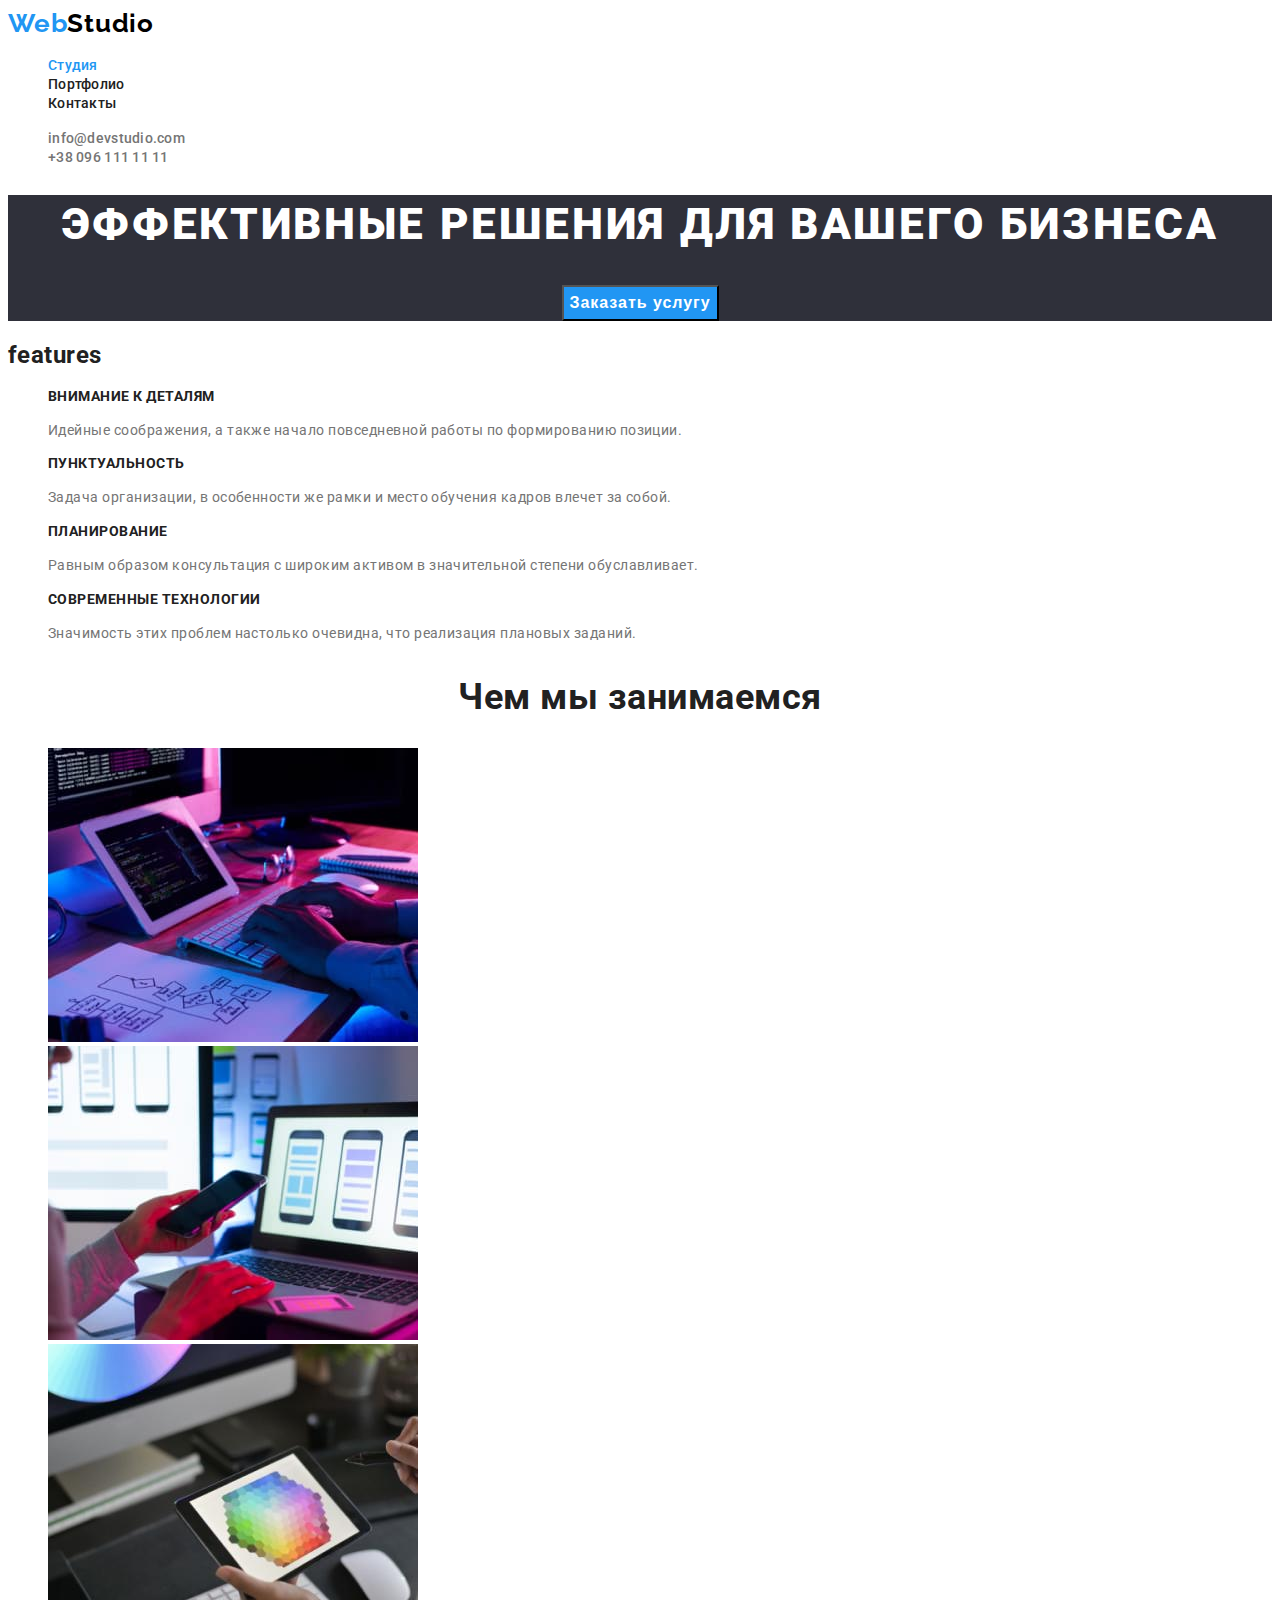
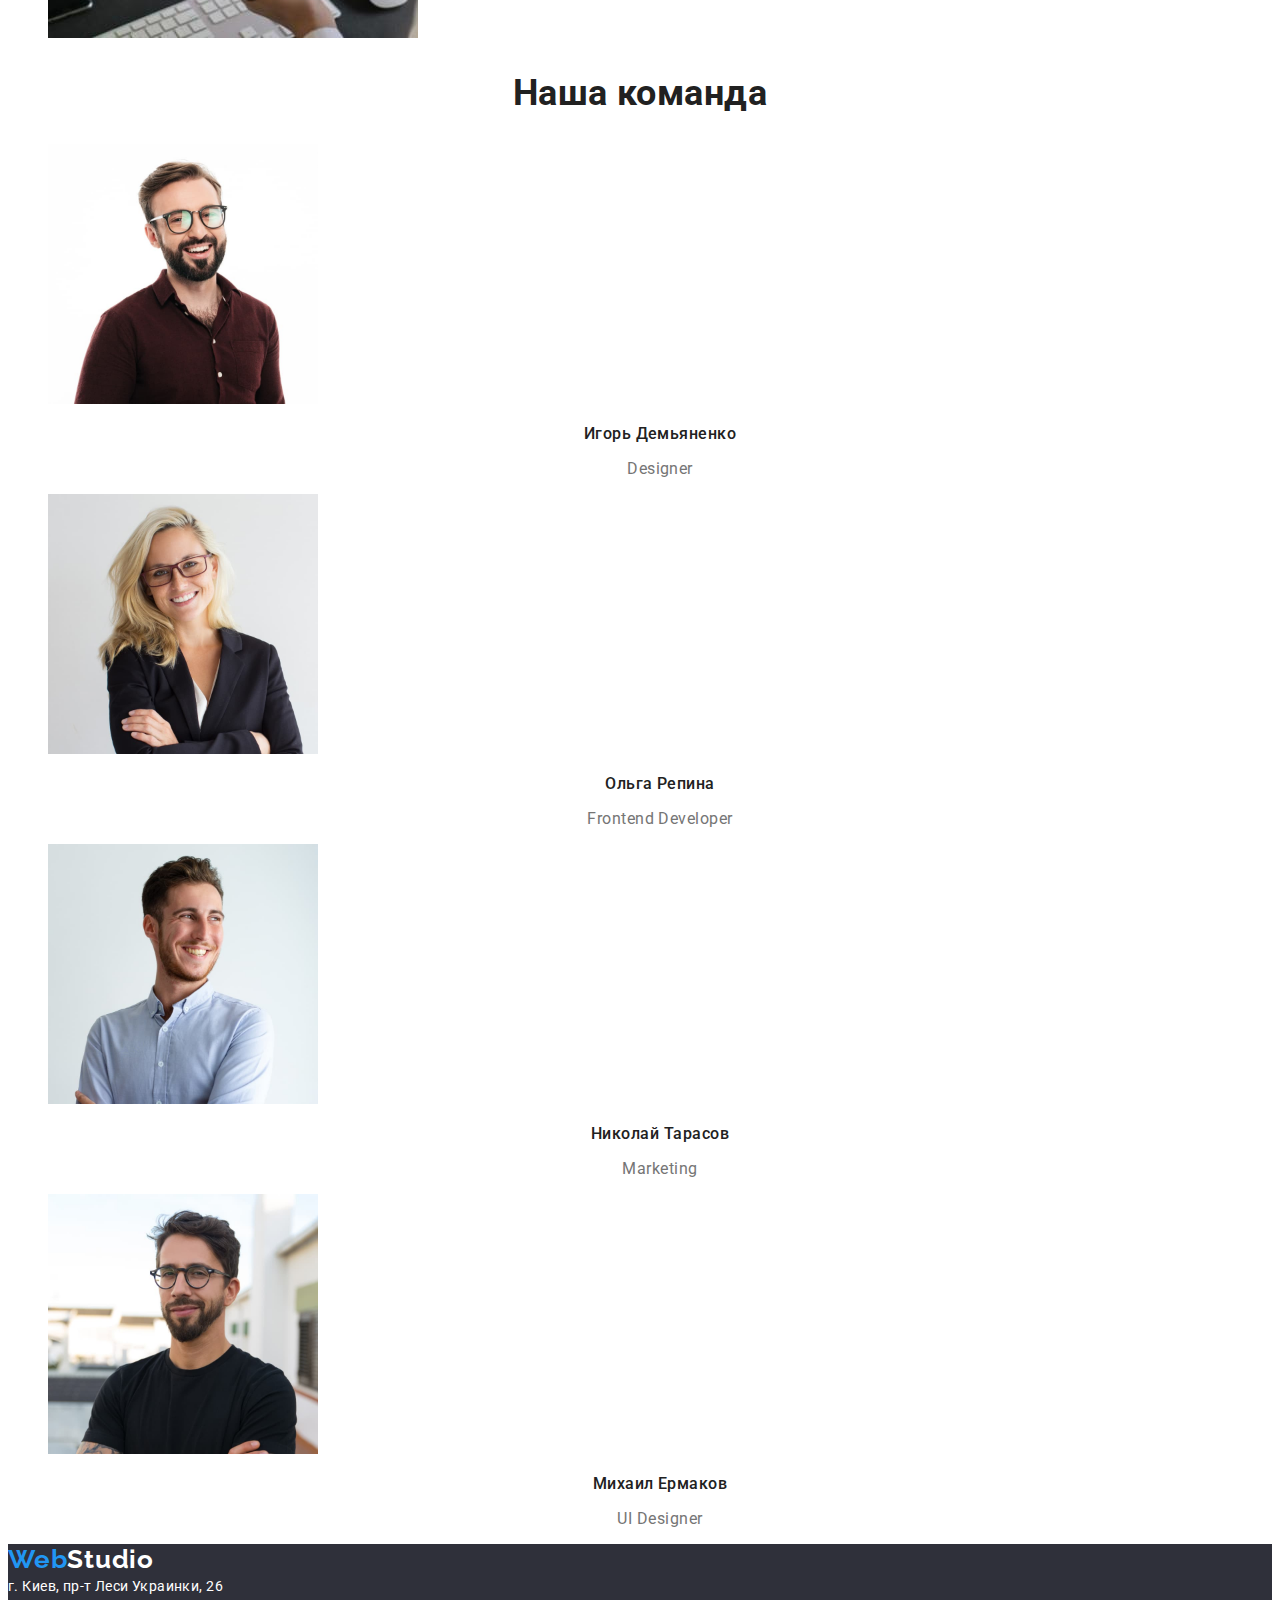
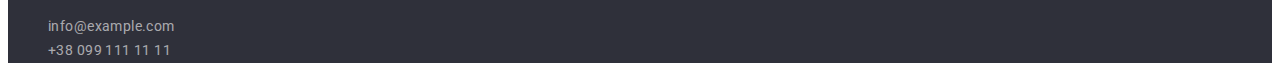
==== index.html @ 8f855640 "cloning HW2" ====
<!DOCTYPE html>
<html lang="ru">
  <head>
    <meta charset="UTF-8" />
    <meta http-equiv="X-UA-Compatible" content="IE=edge" />
    <meta name="viewport" content="width=device-width, initial-scale=1.0" />
    <title>Document</title>
    <link rel="preconnect" href="https://fonts.googleapis.com">
    <link rel="preconnect" href="https://fonts.gstatic.com" crossorigin>
    <link href="https://fonts.googleapis.com/css2?family=Raleway:wght@700&family=Roboto:wght@400;500;700;900&display=swap" rel="stylesheet">
    <link rel="stylesheet" href="./css/styles.css">
  </head>
  <body>
    <header>
      <a href="" class="logo style"><span class="logo-words">Web</span>Studio</a>
      <nav>
        <ul>
          <li class="list"><a href="./index.html" class="link style current">Студия</a></li>
          <li class="list"><a href="./portfolio.html" class="link style">Портфолио</a></li>
          <li class="list"><a href="" class="link style">Контакты</a></li>
        </ul>
      </nav>
      <ul>
        <li class="list"><a href="mailto:info@devstudio.com" class="contact style">info@devstudio.com</a></li>
        <li class="list"><a href="tel:+380961111111" class="contact style">+38 096 111 11 11</a></li>
      </ul>
    </header>
    <main>
      <section>
        <div class="box">
        <h1 class="hero">Эффективные решения для вашего бизнеса</h1>
        <button type="button" class="btn">Заказать услугу</button> 
        </div>
      </section>
      <section class="featch">
        <h2 class="features">features</h2>
        <ul>
          <li class="list">
            <h3 class="feature">Внимание к деталям</h3>
            <p class="description">Идейные соображения, а также начало повседневной работы по формированию позиции.</p>
          </li>
          <li class="list">
            <h3 class="feature">Пунктуальность</h3>
            <p class="description">
              Задача организации, в особенности же рамки и место обучения кадров влечет за собой.
            </p>
          </li>
          <li class="list">
            <h3 class="feature">Планирование</h3>
            <p class="description">
              Равным образом консультация с широким активом в значительной степени обуславливает.
            </p>
          </li>
          <li class="list">
            <h3 class="feature">Современные технологии</h3>
            <p class="description">Значимость этих проблем настолько очевидна, что реализация плановых заданий.</p>
          </li>
        </ul>
      </section>
      <section>
        <h2 class="work-title">Чем мы занимаемся</h2>
        <ul>
          <li class="list">
            <img
              src="./images/first-page.jpg"
              alt="programer working his desk office"
              width="370"
            />
          </li>
          <li class="list">
            <img src="./images/second-page.jpg" alt="creating art design by tublet" width="370" />
          </li>
          <li class="list">
            <img
              src="./images/third-page.jpg"
              alt="web ui designers are developing application smartphones team creators is working interface mobile phones"
              width="370"
            />
          </li>
        </ul>
      </section>
      <section>
        <h2 class="team">Наша команда</h2>
        <ul>
          <li class="list">
            <img src="./images/igor-demyanenko.jpg" alt="Игорь Демьяненко" width="270" />
            <h3 class="teammate">Игорь Демьяненко</h3>
            <p class="position">Designer</p>
          </li>
          <li class="list">
            <img src="./images/olga-repina.jpg" alt="Ольга Репина" width="270" />
            <h3 class="teammate">Ольга Репина</h3>
            <p class="position">Frontend Developer</p>
          </li>
          <li class="list">
            <img src="./images/nikolay-tarasov.jpg" alt="Николай Тарасов" width="270" />
            <h3 class="teammate">Николай Тарасов</h3>
            <p class="position">Marketing</p>
          </li>
          <li class="list">
            <img src="./images/mihail-ermakov.jpg" alt="Михаил Ермаков" width="270" />
            <h3 class="teammate">Михаил Ермаков</h3>
            <p class="position">UI Designer</p>
          </li>
        </ul>
      </section>
    </main>
    <footer>
      <a href="" class="footer-logo"><span class="logo-words">Web</span>Studio</a>
      <address>
            <span class="post-address">г. Киев, пр-т Леси Украинки, 26</span>
        <ul>        
            <li class="list">
             <a href="mailto:info@example.com" class="contact foot-contact">info@example.com</a>
          </li>
          <li class="list">
            <a href="tel:+380991111111" class="contact foot-contact">+38 099 111 11 11</a>
          </li>
        </ul>
      </address>
    </footer>
  </body>
</html>
---- css/styles.css ----
:root {
    --main-text-color: #212121;
    --second-text-color: #757575;
    /* --main-background-color: #E5E5E5; */
    --main-brand-color: #2196F3;
    --second-background-color: #2F303A;
}
/* main*/
body {
    font-family: 'Roboto', sans-serif;
    color: var(--main-text-color);
    text-decoration: none;
    letter-spacing: 0.03em;
}

/* header */
header {
    background-color: #FFFFFF;
}
.logo {
color: #000000;
font-family: 'Raleway';
font-weight: 700;
font-size: 26px;
line-height: 1.19;
letter-spacing: 0.03em;
}
.style {
    text-decoration: none;
}
.logo-words {
    color: var(--main-brand-color);
}
.link {
    color: var(--main-text-color);
    font-weight: 500;
    font-size: 14px;
    line-height: 1.14;
    letter-spacing: 0.02em;
}
.link:hover,
.link:focus,
.link:active {
    color: var(--main-brand-color);
}
a.current {
    color: var(--main-brand-color);
}


.contact {
    color: var(--second-text-color);
    font-weight: 500;
font-size: 14px;
line-height: 1.18;
letter-spacing: 0.02em;
}
.contact:hover {
    color: var(--main-brand-color);
}
.list {
list-style: none;
}

/* main portfolio */
main {
    background-color: var(--main-background-color);
}
button {
    color: var(--main-text-color);
    background-color: #F5F4FA;
    font-weight: 500;
    font-size: 16px;
    line-height: 1.62;
    text-align: center;
    letter-spacing: 0.03em;
}
button:hover,
button:focus {
    background-color: var(--main-brand-color);
    color: #FFFFFF;
    cursor: pointer;
}
.project {
    text-decoration: none;

}
.project-name {
    color: var(--main-text-color);
    font-weight: 700;
    font-size: 18px;
    line-height: 2;
    letter-spacing: 0.06em;
}

.project-type,
.position {
    color: var(--second-text-color);
    font-weight: 400;
    font-size: 16px;
    line-height: 1.87;
    letter-spacing: 0.03em;
    
}
/* main index */
.hero {
    color: #ffffff;
    font-weight: 900;
    font-size: 44px;
    line-height: 1.36;
    text-align: center;
    letter-spacing: 0.06em;
    text-transform: uppercase;
}
.box {
    background-color: var(--second-background-color);
    
}
.btn {
    background-color: var(--main-brand-color);
    color: #ffffff;
    font-weight: 700;
    font-size: 16px;
    line-height: 1.88;
    display: flex;
    align-items: center;
    text-align: center;
    letter-spacing: 0.06em;
    margin: 0 auto;
    
}
.btn:hover {
    background-color: #188CE8;
}
.feature {
    font-weight: 700;
font-size: 14px;
line-height: 1.14;
text-transform: uppercase;
}
.description {
    color: var(--second-text-color);
    font-weight: 400;
    font-size: 14px;
    line-height: 1.71;
}
.work-title,
.team {
    font-weight: 700;
    font-size: 36px;
    line-height: 1.17;
    text-align: center;
}
.teammate {
    font-weight: 500;
    font-size: 16px;
    line-height: 1.19;
    text-align: center;
}
.position {
    line-height: 1.19;
    text-align: center;
}
/* footer */
.footer-logo {
    color: #FFFFFF;
    font-family: 'Raleway', serif;
    font-weight: 700;
    font-size: 26px;
    line-height: 1.19;
    letter-spacing: 0.03em;
    text-decoration: none;
}
.post-address,
address a,
.foot-contact {
    color: #FFFFFF;
    font-weight: 400;
    font-size: 14px;
    line-height: 1.71;
    letter-spacing: 0.03em;
    text-decoration: none;
    font-style: normal;
}
footer .foot-contact {
    color: rgba(255, 255, 255, 0.6);

}
footer {
    background-color: var(--second-background-color);
}
.post-address,
.foot-contact {
    cursor: pointer
}
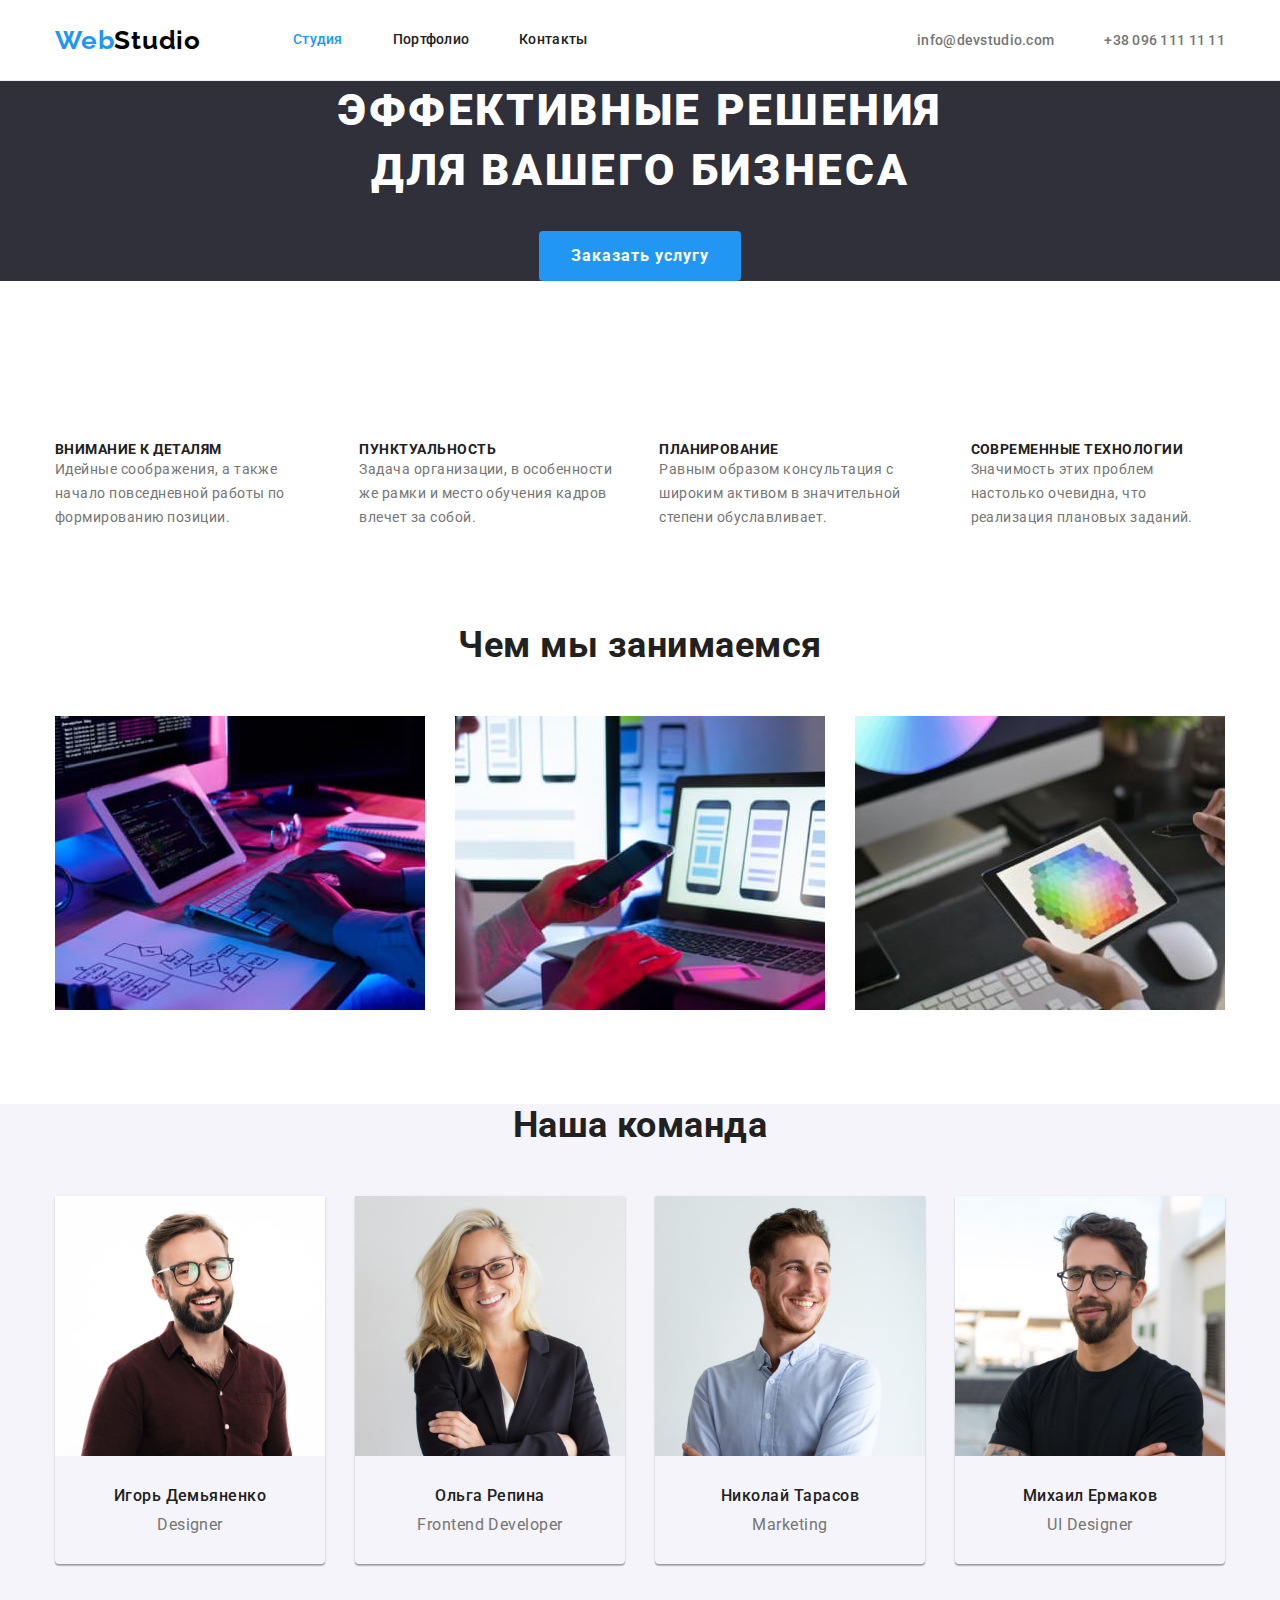
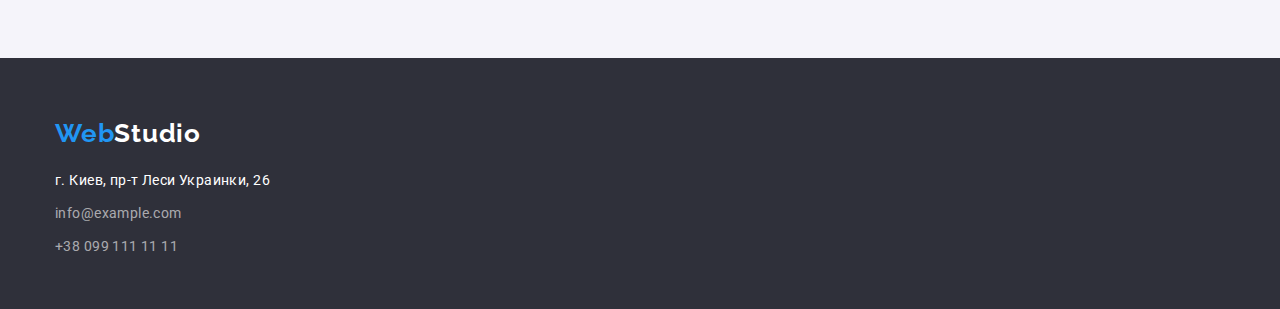
==== commit 7eddc7ad: "oll hw but problem whith border on portfolio" ====
--- a/index.html
+++ b/index.html
@@ -5,39 +5,54 @@
     <meta http-equiv="X-UA-Compatible" content="IE=edge" />
     <meta name="viewport" content="width=device-width, initial-scale=1.0" />
     <title>Document</title>
-    <link rel="preconnect" href="https://fonts.googleapis.com">
-    <link rel="preconnect" href="https://fonts.gstatic.com" crossorigin>
-    <link href="https://fonts.googleapis.com/css2?family=Raleway:wght@700&family=Roboto:wght@400;500;700;900&display=swap" rel="stylesheet">
-    <link rel="stylesheet" href="./css/styles.css">
+    <link
+      rel="stylesheet"
+      href="https://cdnjs.cloudflare.com/ajax/libs/modern-normalize/1.1.0/modern-normalize.min.css"
+    />
+    <link rel="preconnect" href="https://fonts.googleapis.com" />
+    <link rel="preconnect" href="https://fonts.gstatic.com" crossorigin />
+    <link
+      href="https://fonts.googleapis.com/css2?family=Raleway:wght@700&family=Roboto:wght@400;500;700;900&display=swap"
+      rel="stylesheet"
+    />
+    <link rel="stylesheet" href="./css/styles.css" />
   </head>
   <body>
     <header>
-      <a href="" class="logo style"><span class="logo-words">Web</span>Studio</a>
-      <nav>
-        <ul>
-          <li class="list"><a href="./index.html" class="link style current">Студия</a></li>
-          <li class="list"><a href="./portfolio.html" class="link style">Портфолио</a></li>
-          <li class="list"><a href="" class="link style">Контакты</a></li>
+      <div class="container">
+        <a href="" class="logo style"><span class="logo-words">Web</span>Studio</a>
+        <nav>
+          <ul class="navigation">
+            <li class="list"><a href="./index.html" class="link style current">Студия</a></li>
+            <li class="list"><a href="./portfolio.html" class="link style">Портфолио</a></li>
+            <li class="list"><a href="" class="link style">Контакты</a></li>
+          </ul>
+        </nav>
+        <ul class="contacts-list">
+          <li class="list">
+            <a href="mailto:info@devstudio.com" class="contact style">info@devstudio.com</a>
+          </li>
+          <li class="list">
+            <a href="tel:+380961111111" class="contact style">+38 096 111 11 11</a>
+          </li>
         </ul>
-      </nav>
-      <ul>
-        <li class="list"><a href="mailto:info@devstudio.com" class="contact style">info@devstudio.com</a></li>
-        <li class="list"><a href="tel:+380961111111" class="contact style">+38 096 111 11 11</a></li>
-      </ul>
+      </div>
     </header>
     <main>
-      <section>
+      <section class="hero-section">
         <div class="box">
-        <h1 class="hero">Эффективные решения для вашего бизнеса</h1>
-        <button type="button" class="btn">Заказать услугу</button> 
+          <h1 class="hero">Эффективные решения для вашего бизнеса</h1>
+          <button type="button" class="btn">Заказать услугу</button>
         </div>
       </section>
-      <section class="featch">
-        <h2 class="features">features</h2>
-        <ul>
+      <section class="features">
+        <h2>features</h2>
+        <ul class="container features-list">
           <li class="list">
             <h3 class="feature">Внимание к деталям</h3>
-            <p class="description">Идейные соображения, а также начало повседневной работы по формированию позиции.</p>
+            <p class="description">
+              Идейные соображения, а также начало повседневной работы по формированию позиции.
+            </p>
           </li>
           <li class="list">
             <h3 class="feature">Пунктуальность</h3>
@@ -53,71 +68,79 @@
           </li>
           <li class="list">
             <h3 class="feature">Современные технологии</h3>
-            <p class="description">Значимость этих проблем настолько очевидна, что реализация плановых заданий.</p>
+            <p class="description">
+              Значимость этих проблем настолько очевидна, что реализация плановых заданий.
+            </p>
           </li>
         </ul>
       </section>
-      <section>
+      <section class="work-sect">
         <h2 class="work-title">Чем мы занимаемся</h2>
-        <ul>
-          <li class="list">
-            <img
-              src="./images/first-page.jpg"
-              alt="programer working his desk office"
-              width="370"
-            />
-          </li>
-          <li class="list">
-            <img src="./images/second-page.jpg" alt="creating art design by tublet" width="370" />
-          </li>
-          <li class="list">
-            <img
-              src="./images/third-page.jpg"
-              alt="web ui designers are developing application smartphones team creators is working interface mobile phones"
-              width="370"
-            />
-          </li>
-        </ul>
+        <div class="container">
+          <ul class="work-title-list">
+            <li class="list">
+              <img
+                src="./images/first-page.jpg"
+                alt="programer working his desk office"
+                width="370"
+              />
+            </li>
+            <li class="list">
+              <img src="./images/second-page.jpg" alt="creating art design by tublet" width="370" />
+            </li>
+            <li class="list">
+              <img
+                src="./images/third-page.jpg"
+                alt="web ui designers are developing application smartphones team creators is working interface mobile phones"
+                width="370"
+              />
+            </li>
+          </ul>
+        </div>
       </section>
-      <section>
-        <h2 class="team">Наша команда</h2>
-        <ul>
-          <li class="list">
-            <img src="./images/igor-demyanenko.jpg" alt="Игорь Демьяненко" width="270" />
-            <h3 class="teammate">Игорь Демьяненко</h3>
-            <p class="position">Designer</p>
-          </li>
-          <li class="list">
-            <img src="./images/olga-repina.jpg" alt="Ольга Репина" width="270" />
-            <h3 class="teammate">Ольга Репина</h3>
-            <p class="position">Frontend Developer</p>
-          </li>
-          <li class="list">
-            <img src="./images/nikolay-tarasov.jpg" alt="Николай Тарасов" width="270" />
-            <h3 class="teammate">Николай Тарасов</h3>
-            <p class="position">Marketing</p>
-          </li>
-          <li class="list">
-            <img src="./images/mihail-ermakov.jpg" alt="Михаил Ермаков" width="270" />
-            <h3 class="teammate">Михаил Ермаков</h3>
-            <p class="position">UI Designer</p>
-          </li>
-        </ul>
+      <section class="team-sect">
+        <h2 class="team-title">Наша команда</h2>
+        <div class="container">
+          <ul class="team-list">
+            <li class="list">
+              <img src="./images/igor-demyanenko.jpg" alt="Игорь Демьяненко" width="270" />
+              <h3 class="teammate">Игорь Демьяненко</h3>
+              <p class="position">Designer</p>
+            </li>
+            <li class="list">
+              <img src="./images/olga-repina.jpg" alt="Ольга Репина" width="270" />
+              <h3 class="teammate">Ольга Репина</h3>
+              <p class="position">Frontend Developer</p>
+            </li>
+            <li class="list">
+              <img src="./images/nikolay-tarasov.jpg" alt="Николай Тарасов" width="270" />
+              <h3 class="teammate">Николай Тарасов</h3>
+              <p class="position">Marketing</p>
+            </li>
+            <li class="list">
+              <img src="./images/mihail-ermakov.jpg" alt="Михаил Ермаков" width="270" />
+              <h3 class="teammate">Михаил Ермаков</h3>
+              <p class="position">UI Designer</p>
+            </li>
+          </ul>
+        </div>
       </section>
     </main>
     <footer>
-      <a href="" class="footer-logo"><span class="logo-words">Web</span>Studio</a>
-      <address>
-            <span class="post-address">г. Киев, пр-т Леси Украинки, 26</span>
-        <ul>        
+      <div class="container">
+        <a href="" class="footer-logo"><span class="logo-words">Web</span>Studio</a>
+        <address>
+          <span class="post-address">г. Киев, пр-т Леси Украинки, 26</span>
+          <ul class="footer-contact-list">
             <li class="list">
-             <a href="mailto:info@example.com" class="contact foot-contact">info@example.com</a>
-          </li>
-          <li class="list">
-            <a href="tel:+380991111111" class="contact foot-contact">+38 099 111 11 11</a>
-          </li>
-        </ul>
-      </address>
+              <a href="mailto:info@example.com" class="contact foot-contact">info@example.com</a>
+            </li>
+            <li class="list">
+              <a href="tel:+380991111111" class="contact foot-contact tel">+38 099 111 11 11</a>
+            </li>
+          </ul>
+        </address>
+      </div>
     </footer>
   </body>
 </html>
--- a/css/styles.css
+++ b/css/styles.css
@@ -1,195 +1,378 @@
 :root {
-    --main-text-color: #212121;
-    --second-text-color: #757575;
-    /* --main-background-color: #E5E5E5; */
-    --main-brand-color: #2196F3;
-    --second-background-color: #2F303A;
-}
+  --main-text-color: #212121;
+  --second-text-color: #757575;
+  /* --main-background-color: #E5E5E5; */
+  --main-brand-color: #2196f3;
+  --second-background-color: #2f303a;
+}
+h1,
+h2,
+h3,
+h4,
+h5,
+h6,
+p,
+ul,
+li {
+  margin: 0;
+  padding: 0;
+}
+
 /* main*/
 body {
-    font-family: 'Roboto', sans-serif;
-    color: var(--main-text-color);
-    text-decoration: none;
-    letter-spacing: 0.03em;
-}
-
+  font-family: 'Roboto', sans-serif;
+  color: var(--main-text-color);
+  text-decoration: none;
+  letter-spacing: 0.03em;
+}
+.container {
+  display: flex;
+  width: 1200px;
+  padding-left: 15px;
+  padding-right: 15px;
+  margin-left: auto;
+  margin-right: auto;
+}
 /* header */
+
+header .container {
+  align-items: center;
+}
+
+.navigation {
+  display: flex;
+}
 header {
-    background-color: #FFFFFF;
+  border-bottom: 1px solid #ececec;
+  background-color: #ffffff;
 }
 .logo {
-color: #000000;
-font-family: 'Raleway';
-font-weight: 700;
-font-size: 26px;
-line-height: 1.19;
-letter-spacing: 0.03em;
+  display: inline-block;
+  width: 145px;
+  margin-right: 93px;
+  color: #000000;
+  font-family: 'Raleway';
+  font-weight: 700;
+  font-size: 26px;
+  line-height: 1.19;
+  letter-spacing: 0.03em;
 }
 .style {
-    text-decoration: none;
+  text-decoration: none;
 }
 .logo-words {
-    color: var(--main-brand-color);
+  color: var(--main-brand-color);
+}
+.navigation .list:not(:last-child) {
+  margin-right: 50px;
 }
 .link {
-    color: var(--main-text-color);
-    font-weight: 500;
-    font-size: 14px;
-    line-height: 1.14;
-    letter-spacing: 0.02em;
+  display: block;
+  padding-top: 32px;
+  padding-bottom: 32px;
+  color: var(--main-text-color);
+  font-weight: 500;
+  font-size: 14px;
+  line-height: 1.14;
+  letter-spacing: 0.02em;
 }
 .link:hover,
 .link:focus,
 .link:active {
-    color: var(--main-brand-color);
+  color: var(--main-brand-color);
 }
 a.current {
-    color: var(--main-brand-color);
-}
-
-
+  color: var(--main-brand-color);
+}
+
+.contacts-list {
+  display: flex;
+  margin-left: auto;
+}
+.contacts-list .list:not(:last-child) {
+  margin-right: 50px;
+}
 .contact {
-    color: var(--second-text-color);
-    font-weight: 500;
-font-size: 14px;
-line-height: 1.18;
-letter-spacing: 0.02em;
+  color: var(--second-text-color);
+  font-weight: 500;
+  font-size: 14px;
+  line-height: 1.18;
+  letter-spacing: 0.02em;
 }
 .contact:hover {
-    color: var(--main-brand-color);
+  color: var(--main-brand-color);
 }
 .list {
-list-style: none;
+  list-style: none;
 }
 
 /* main portfolio */
 main {
-    background-color: var(--main-background-color);
+  background-color: var(--main-background-color);
+}
+.visually-hidden {
+  position: absolute;
+  width: 1px;
+  height: 1px;
+  margin: -1px;
+  border: 0;
+  padding: 0;
+
+  white-space: nowrap;
+  clip-path: inset(100%);
+  clip: rect(0 0 0 0);
+  overflow: hidden;
+}
+.portfolio-list {
+  display: flex;
+  padding-top: 94px;
+  margin-left: auto;
+  margin-right: auto;
+}
+.portfolio-list .list {
+  justify-content: center;
+}
+.portfolio-list .list:not(:last-child) {
+  margin-right: 8px;
+}
+
+.project-list {
+  display: flex;
+  flex-wrap: wrap;
+  padding-top: 34px;
+}
+h1 .container {
+  width: 1164px;
+}
+
+.project-list .list {
+  margin-right: 30px;
+  margin-bottom: 30px;
+  border: 1px solid #eeeeee;
+}
+.project-list .list:nth-child(3n) {
+  margin-right: 0;
+}
+.project-list .list:nth-last-child(-n + 3) {
+  margin-bottom: 0;
 }
 button {
-    color: var(--main-text-color);
-    background-color: #F5F4FA;
-    font-weight: 500;
-    font-size: 16px;
-    line-height: 1.62;
-    text-align: center;
-    letter-spacing: 0.03em;
+  border: 0;
+  padding: 6px 22px;
+  border-radius: 4px;
+  color: var(--main-text-color);
+  background-color: #f5f4fa;
+  font-weight: 500;
+  font-size: 16px;
+  line-height: 1.62;
+  text-align: center;
+  letter-spacing: 0.03em;
 }
 button:hover,
 button:focus {
-    background-color: var(--main-brand-color);
-    color: #FFFFFF;
-    cursor: pointer;
+  background-color: var(--main-brand-color);
+  color: #ffffff;
+  cursor: pointer;
 }
 .project {
-    text-decoration: none;
-
+  display: block;
+  text-decoration: none;
+}
+img {
+  display: block;
+}
+.project img {
+  margin-bottom: 20px;
 }
 .project-name {
-    color: var(--main-text-color);
-    font-weight: 700;
-    font-size: 18px;
-    line-height: 2;
-    letter-spacing: 0.06em;
+  display: block;
+  margin-left: 24px;
+  margin-right: 24px;
+  margin-bottom: 4px;
+  color: var(--main-text-color);
+  font-weight: 700;
+  font-size: 18px;
+  line-height: 2;
+  letter-spacing: 0.06em;
+}
+.project-type {
+  display: block;
+  margin-left: 24px;
+  margin-right: 24px;
+  margin-bottom: 20px;
 }
 
 .project-type,
 .position {
-    color: var(--second-text-color);
-    font-weight: 400;
-    font-size: 16px;
-    line-height: 1.87;
-    letter-spacing: 0.03em;
-    
+  color: var(--second-text-color);
+  font-weight: 400;
+  font-size: 16px;
+  line-height: 1.87;
+  letter-spacing: 0.03em;
 }
 /* main index */
+
 .hero {
-    color: #ffffff;
-    font-weight: 900;
-    font-size: 44px;
-    line-height: 1.36;
-    text-align: center;
-    letter-spacing: 0.06em;
-    text-transform: uppercase;
+  margin-left: auto;
+  margin-right: auto;
+  margin-bottom: 30px;
+
+  width: 696px;
+  align-items: center;
+  color: #ffffff;
+
+  font-weight: 900;
+  font-size: 44px;
+  line-height: 1.36;
+
+  letter-spacing: 0.06em;
+  text-transform: uppercase;
 }
 .box {
-    background-color: var(--second-background-color);
-    
+  text-align: center;
+  margin-bottom: 40px;
+  background-color: var(--second-background-color);
 }
 .btn {
-    background-color: var(--main-brand-color);
-    color: #ffffff;
-    font-weight: 700;
-    font-size: 16px;
-    line-height: 1.88;
-    display: flex;
-    align-items: center;
-    text-align: center;
-    letter-spacing: 0.06em;
-    margin: 0 auto;
-    
+  border-radius: 4px;
+  padding: 10px 32px;
+  margin-left: auto;
+  margin-right: auto;
+  background-color: var(--main-brand-color);
+  color: #ffffff;
+  font-weight: 700;
+  font-size: 16px;
+  line-height: 1.88;
+  display: flex;
+  align-items: center;
+
+  letter-spacing: 0.06em;
 }
 .btn:hover {
-    background-color: #188CE8;
+  background-color: #188ce8;
+}
+.features h2 {
+  color: transparent;
+}
+.features {
+  margin-bottom: 94px;
+}
+.features-list {
+  display: flex;
+  justify-content: space-between;
+  padding-top: 94px;
+}
+
+.features-list .list {
+  width: calc((100%-3 * 30px) / 4);
+}
+.features-list .list:not(:last-child) {
+  margin-right: 30px;
 }
 .feature {
-    font-weight: 700;
-font-size: 14px;
-line-height: 1.14;
-text-transform: uppercase;
+  font-weight: 700;
+  font-size: 14px;
+  line-height: 1.14;
+  text-transform: uppercase;
 }
 .description {
-    color: var(--second-text-color);
-    font-weight: 400;
-    font-size: 14px;
-    line-height: 1.71;
+  color: var(--second-text-color);
+  font-weight: 400;
+  font-size: 14px;
+  line-height: 1.71;
+}
+.work-sect {
+  margin-bottom: 94px;
+}
+.work-title {
+  margin-bottom: 50px;
+}
+.work-title-list {
+  display: flex;
+}
+.work-title-list .list:not(:last-child) {
+  margin-right: 30px;
+}
+.team-sect {
+  padding-bottom: 94px;
+  background-color: #f5f4fa;
+}
+.team-title {
+  margin-bottom: 50px;
 }
 .work-title,
-.team {
-    font-weight: 700;
-    font-size: 36px;
-    line-height: 1.17;
-    text-align: center;
+.team-title {
+  font-weight: 700;
+  font-size: 36px;
+  line-height: 1.17;
+  text-align: center;
+}
+.team-list {
+  display: flex;
+}
+
+.team-list .list:not(:last-child) {
+  margin-right: 30px;
+}
+.team-list .list {
+  box-shadow: 0px 1px 3px rgba(0, 0, 0, 0.12), 0px 1px 1px rgba(0, 0, 0, 0.14),
+    0px 2px 1px rgba(0, 0, 0, 0.2);
+  border-radius: 0px 0px 4px 4px;
+}
+.team-list img {
+  margin-bottom: 30px;
 }
 .teammate {
-    font-weight: 500;
-    font-size: 16px;
-    line-height: 1.19;
-    text-align: center;
+  margin-bottom: 10px;
+  font-weight: 500;
+  font-size: 16px;
+  line-height: 1.19;
+  text-align: center;
 }
 .position {
-    line-height: 1.19;
-    text-align: center;
+  margin-bottom: 30px;
+  line-height: 1.19;
+  text-align: center;
 }
 /* footer */
+footer .container {
+  flex-direction: column;
+}
 .footer-logo {
-    color: #FFFFFF;
-    font-family: 'Raleway', serif;
-    font-weight: 700;
-    font-size: 26px;
-    line-height: 1.19;
-    letter-spacing: 0.03em;
-    text-decoration: none;
+  display: inline-block;
+  margin-top: 60px;
+  margin-bottom: 20px;
+  color: #ffffff;
+  font-family: 'Raleway', serif;
+  font-weight: 700;
+  font-size: 26px;
+  line-height: 1.19;
+  letter-spacing: 0.03em;
+  text-decoration: none;
 }
 .post-address,
 address a,
 .foot-contact {
-    color: #FFFFFF;
-    font-weight: 400;
-    font-size: 14px;
-    line-height: 1.71;
-    letter-spacing: 0.03em;
-    text-decoration: none;
-    font-style: normal;
+  color: #ffffff;
+  font-weight: 400;
+  font-size: 14px;
+  line-height: 1.71;
+  letter-spacing: 0.03em;
+  text-decoration: none;
+  font-style: normal;
 }
 footer .foot-contact {
-    color: rgba(255, 255, 255, 0.6);
-
+  color: rgba(255, 255, 255, 0.6);
 }
 footer {
-    background-color: var(--second-background-color);
+  background-color: var(--second-background-color);
 }
 .post-address,
 .foot-contact {
-    cursor: pointer
-}+  display: block;
+  margin-bottom: 9px;
+  cursor: pointer;
+}
+.contact.foot-contact.tel {
+  margin-bottom: 50px;
+}
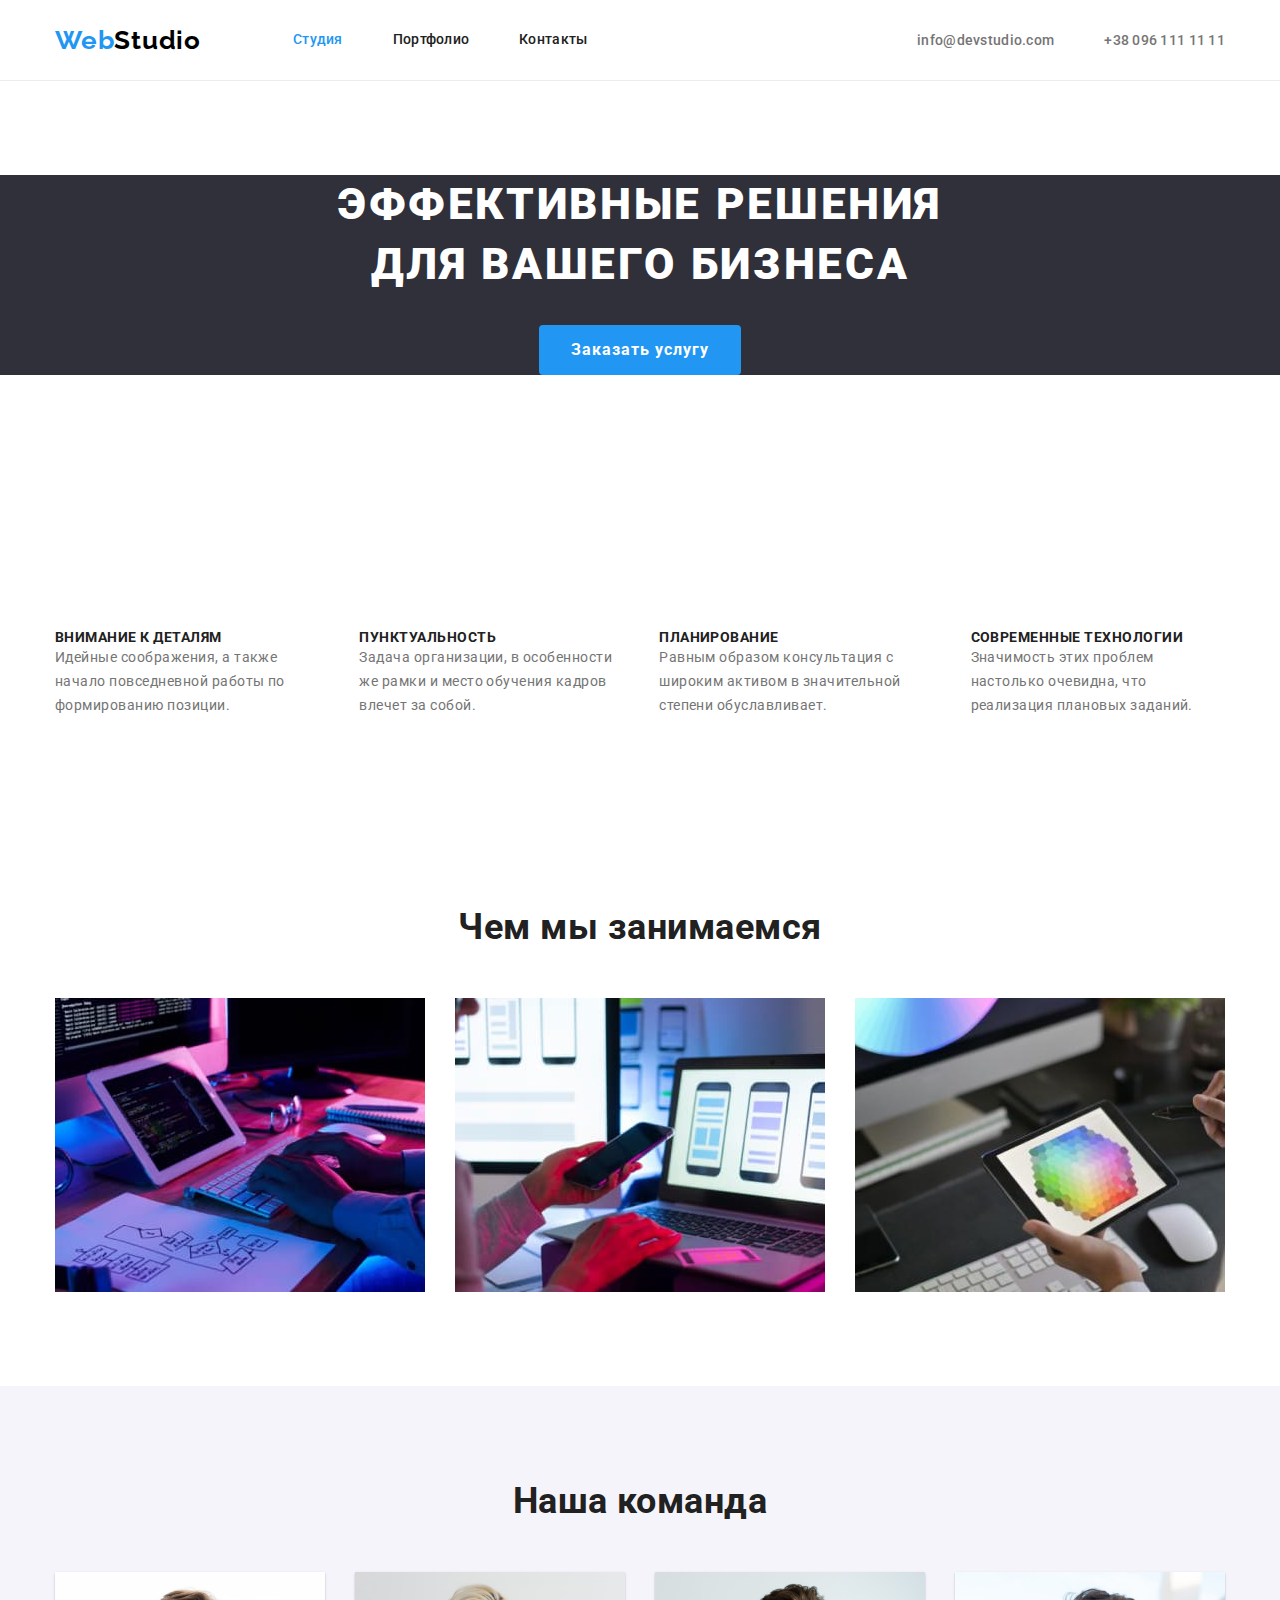
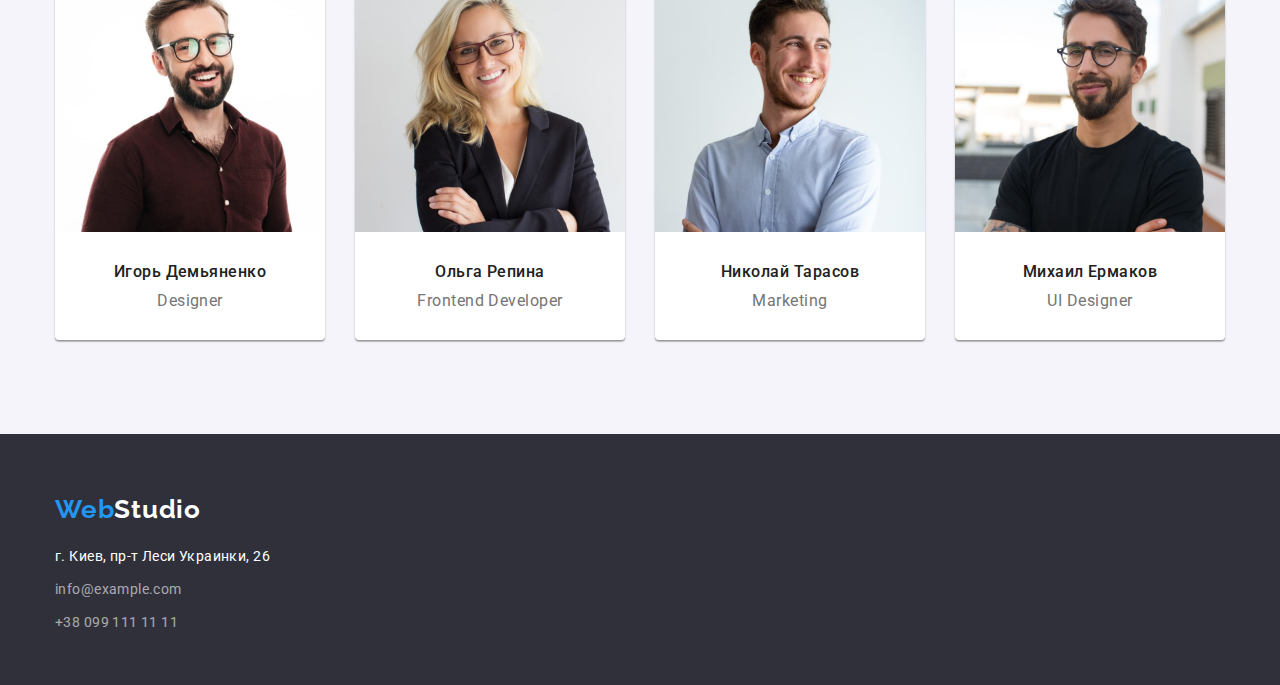
==== commit dc30cb9a: "full homework3" ====
--- a/index.html
+++ b/index.html
@@ -39,13 +39,13 @@
       </div>
     </header>
     <main>
-      <section class="hero-section">
+      <section class="section hero-section">
         <div class="box">
           <h1 class="hero">Эффективные решения для вашего бизнеса</h1>
           <button type="button" class="btn">Заказать услугу</button>
         </div>
       </section>
-      <section class="features">
+      <section class="section features">
         <h2>features</h2>
         <ul class="container features-list">
           <li class="list">
@@ -74,7 +74,7 @@
           </li>
         </ul>
       </section>
-      <section class="work-sect">
+      <section class="section work-sect">
         <h2 class="work-title">Чем мы занимаемся</h2>
         <div class="container">
           <ul class="work-title-list">
@@ -98,7 +98,7 @@
           </ul>
         </div>
       </section>
-      <section class="team-sect">
+      <section class="section team-sect">
         <h2 class="team-title">Наша команда</h2>
         <div class="container">
           <ul class="team-list">
--- a/css/styles.css
+++ b/css/styles.css
@@ -33,6 +33,10 @@
   margin-left: auto;
   margin-right: auto;
 }
+.section {
+  padding-top: 94px;
+  padding-bottom: 94px;
+}
 /* header */
 
 header .container {
@@ -123,9 +127,9 @@
   clip: rect(0 0 0 0);
   overflow: hidden;
 }
+
 .portfolio-list {
   display: flex;
-  padding-top: 94px;
   margin-left: auto;
   margin-right: auto;
 }
@@ -148,7 +152,10 @@
 .project-list .list {
   margin-right: 30px;
   margin-bottom: 30px;
+}
+.project-discription {
   border: 1px solid #eeeeee;
+  padding-top: 20px;
 }
 .project-list .list:nth-child(3n) {
   margin-right: 0;
@@ -181,9 +188,9 @@
 img {
   display: block;
 }
-.project img {
-  margin-bottom: 20px;
-}
+/* .project img {
+  margin-bottom: 20px; */
+
 .project-name {
   display: block;
   margin-left: 24px;
@@ -254,13 +261,10 @@
 .features h2 {
   color: transparent;
 }
-.features {
-  margin-bottom: 94px;
-}
+
 .features-list {
   display: flex;
   justify-content: space-between;
-  padding-top: 94px;
 }
 
 .features-list .list {
@@ -281,9 +285,7 @@
   font-size: 14px;
   line-height: 1.71;
 }
-.work-sect {
-  margin-bottom: 94px;
-}
+
 .work-title {
   margin-bottom: 50px;
 }
@@ -294,7 +296,6 @@
   margin-right: 30px;
 }
 .team-sect {
-  padding-bottom: 94px;
   background-color: #f5f4fa;
 }
 .team-title {
@@ -315,6 +316,7 @@
   margin-right: 30px;
 }
 .team-list .list {
+  background-color: #ffffff;
   box-shadow: 0px 1px 3px rgba(0, 0, 0, 0.12), 0px 1px 1px rgba(0, 0, 0, 0.14),
     0px 2px 1px rgba(0, 0, 0, 0.2);
   border-radius: 0px 0px 4px 4px;
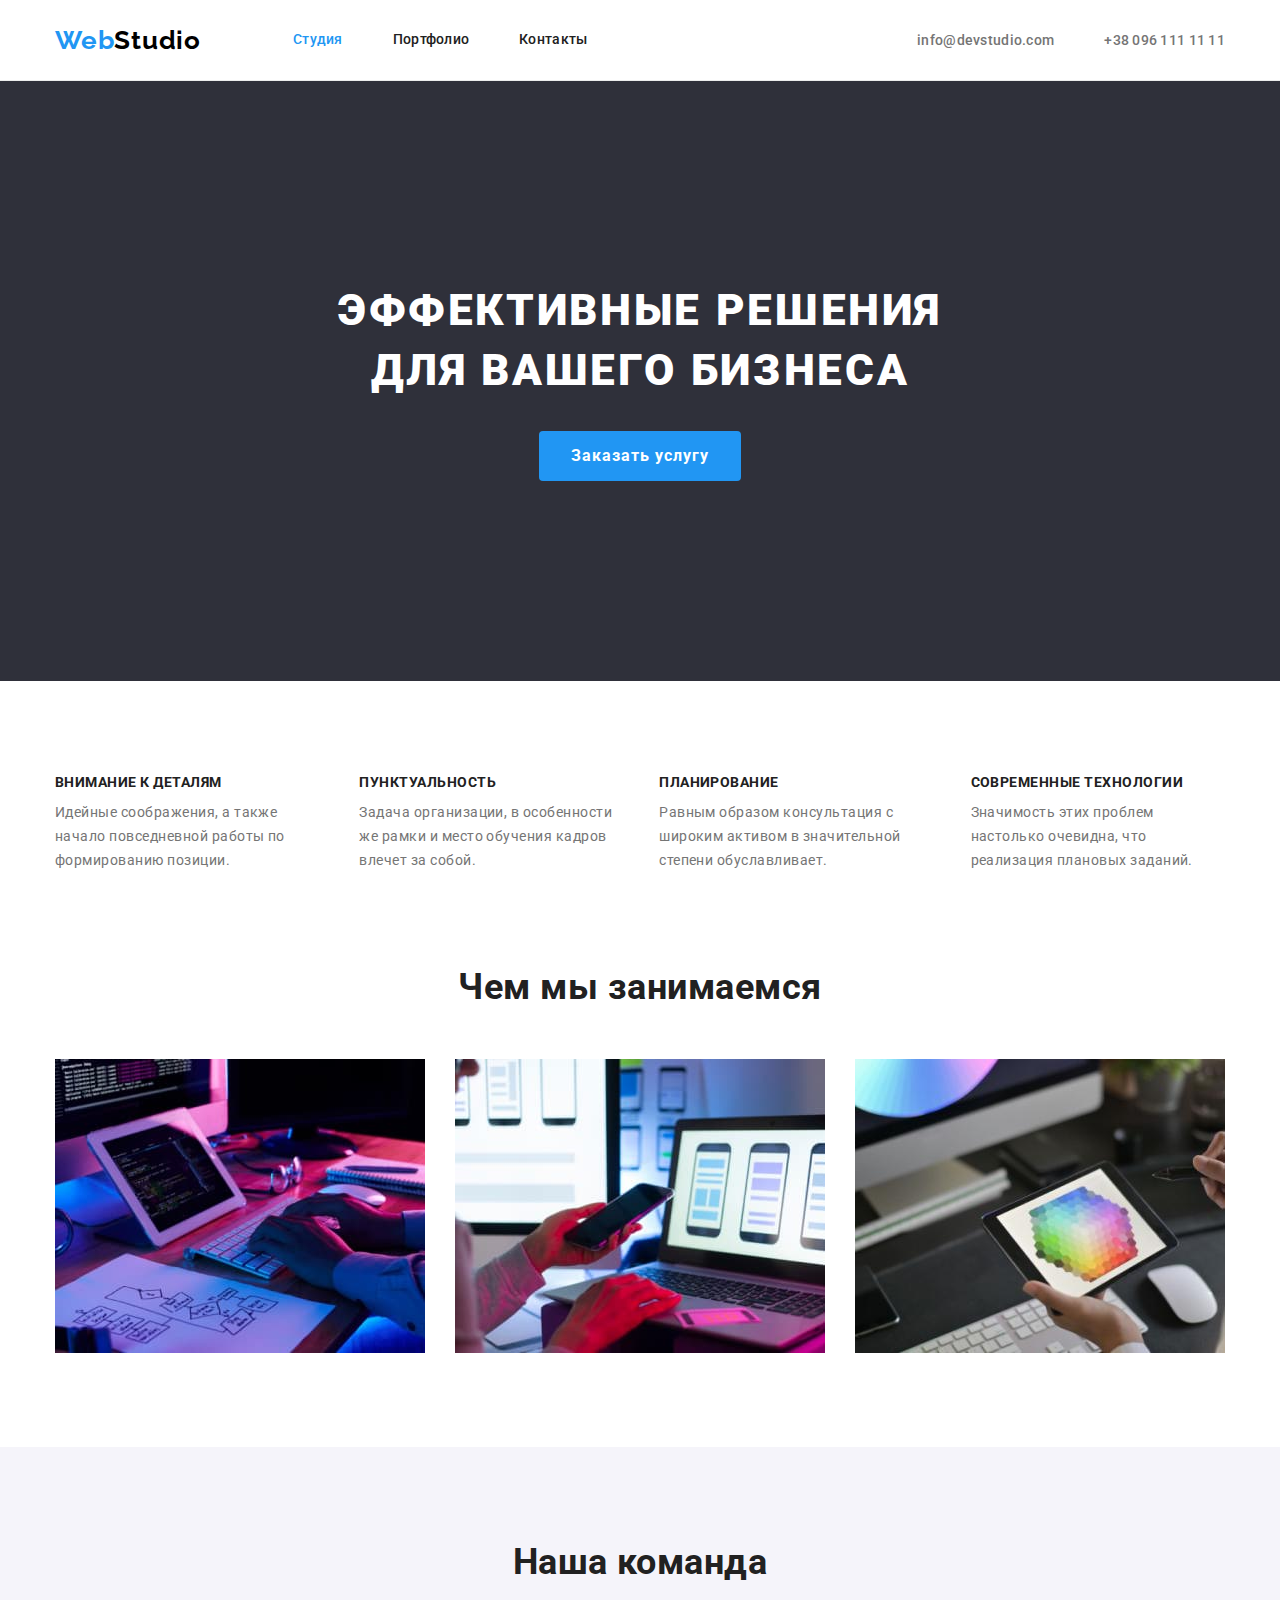
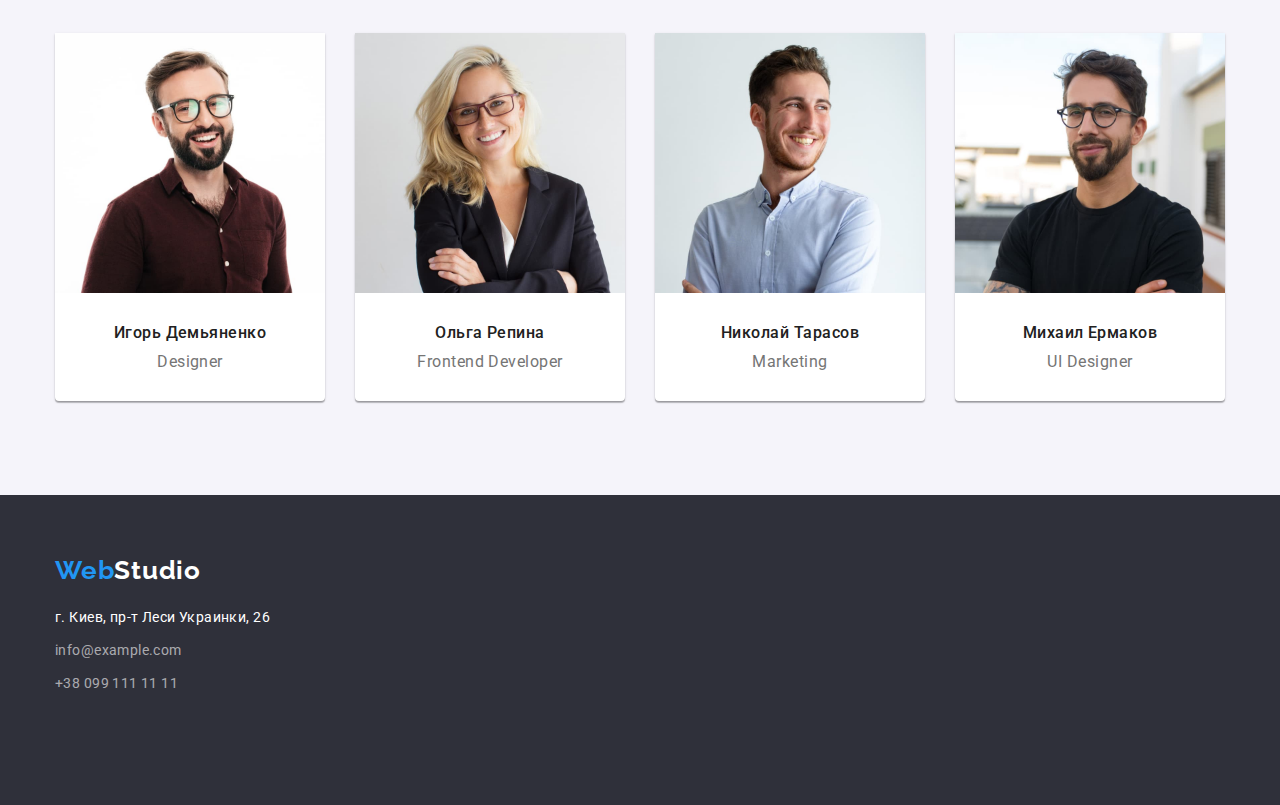
==== commit 05e536c6: "full corrected version" ====
--- a/index.html
+++ b/index.html
@@ -40,43 +40,45 @@
     </header>
     <main>
       <section class="section hero-section">
-        <div class="box">
+        <div class="container">
           <h1 class="hero">Эффективные решения для вашего бизнеса</h1>
           <button type="button" class="btn">Заказать услугу</button>
         </div>
       </section>
       <section class="section features">
-        <h2>features</h2>
-        <ul class="container features-list">
-          <li class="list">
-            <h3 class="feature">Внимание к деталям</h3>
-            <p class="description">
-              Идейные соображения, а также начало повседневной работы по формированию позиции.
-            </p>
-          </li>
-          <li class="list">
-            <h3 class="feature">Пунктуальность</h3>
-            <p class="description">
-              Задача организации, в особенности же рамки и место обучения кадров влечет за собой.
-            </p>
-          </li>
-          <li class="list">
-            <h3 class="feature">Планирование</h3>
-            <p class="description">
-              Равным образом консультация с широким активом в значительной степени обуславливает.
-            </p>
-          </li>
-          <li class="list">
-            <h3 class="feature">Современные технологии</h3>
-            <p class="description">
-              Значимость этих проблем настолько очевидна, что реализация плановых заданий.
-            </p>
-          </li>
-        </ul>
+        <div class="container">
+          <h2 class="visually-hidden">features</h2>
+          <ul class="features-list">
+            <li class="list">
+              <h3 class="feature">Внимание к деталям</h3>
+              <p class="description">
+                Идейные соображения, а также начало повседневной работы по формированию позиции.
+              </p>
+            </li>
+            <li class="list">
+              <h3 class="feature">Пунктуальность</h3>
+              <p class="description">
+                Задача организации, в особенности же рамки и место обучения кадров влечет за собой.
+              </p>
+            </li>
+            <li class="list">
+              <h3 class="feature">Планирование</h3>
+              <p class="description">
+                Равным образом консультация с широким активом в значительной степени обуславливает.
+              </p>
+            </li>
+            <li class="list">
+              <h3 class="feature">Современные технологии</h3>
+              <p class="description">
+                Значимость этих проблем настолько очевидна, что реализация плановых заданий.
+              </p>
+            </li>
+          </ul>
+        </div>
       </section>
       <section class="section work-sect">
-        <h2 class="work-title">Чем мы занимаемся</h2>
         <div class="container">
+          <h2 class="work-title">Чем мы занимаемся</h2>
           <ul class="work-title-list">
             <li class="list">
               <img
@@ -99,28 +101,36 @@
         </div>
       </section>
       <section class="section team-sect">
-        <h2 class="team-title">Наша команда</h2>
         <div class="container">
+          <h2 class="team-title">Наша команда</h2>
           <ul class="team-list">
             <li class="list">
               <img src="./images/igor-demyanenko.jpg" alt="Игорь Демьяненко" width="270" />
-              <h3 class="teammate">Игорь Демьяненко</h3>
-              <p class="position">Designer</p>
+              <div class="team-description">
+                <h3 class="teammate">Игорь Демьяненко</h3>
+                <p class="position">Designer</p>
+              </div>
             </li>
             <li class="list">
               <img src="./images/olga-repina.jpg" alt="Ольга Репина" width="270" />
-              <h3 class="teammate">Ольга Репина</h3>
-              <p class="position">Frontend Developer</p>
+              <div class="team-description">
+                <h3 class="teammate">Ольга Репина</h3>
+                <p class="position">Frontend Developer</p>
+              </div>
             </li>
             <li class="list">
               <img src="./images/nikolay-tarasov.jpg" alt="Николай Тарасов" width="270" />
-              <h3 class="teammate">Николай Тарасов</h3>
-              <p class="position">Marketing</p>
+              <div class="team-description">
+                <h3 class="teammate">Николай Тарасов</h3>
+                <p class="position">Marketing</p>
+              </div>
             </li>
             <li class="list">
               <img src="./images/mihail-ermakov.jpg" alt="Михаил Ермаков" width="270" />
-              <h3 class="teammate">Михаил Ермаков</h3>
-              <p class="position">UI Designer</p>
+              <div class="team-description">
+                <h3 class="teammate">Михаил Ермаков</h3>
+                <p class="position">UI Designer</p>
+              </div>
             </li>
           </ul>
         </div>
@@ -132,7 +142,7 @@
         <address>
           <span class="post-address">г. Киев, пр-т Леси Украинки, 26</span>
           <ul class="footer-contact-list">
-            <li class="list">
+            <li class="list mail">
               <a href="mailto:info@example.com" class="contact foot-contact">info@example.com</a>
             </li>
             <li class="list">
--- a/css/styles.css
+++ b/css/styles.css
@@ -26,7 +26,6 @@
   letter-spacing: 0.03em;
 }
 .container {
-  display: flex;
   width: 1200px;
   padding-left: 15px;
   padding-right: 15px;
@@ -41,6 +40,7 @@
 
 header .container {
   align-items: center;
+  display: flex;
 }
 
 .navigation {
@@ -132,6 +132,7 @@
   display: flex;
   margin-left: auto;
   margin-right: auto;
+  margin-bottom: 50px;
 }
 .portfolio-list .list {
   justify-content: center;
@@ -143,7 +144,6 @@
 .project-list {
   display: flex;
   flex-wrap: wrap;
-  padding-top: 34px;
 }
 h1 .container {
   width: 1164px;
@@ -154,8 +154,11 @@
   margin-bottom: 30px;
 }
 .project-discription {
+  padding-left: 24px;
+  padding-top: 20px;
+  padding-right: 24px;
+  padding-bottom: 20px;
   border: 1px solid #eeeeee;
-  padding-top: 20px;
 }
 .project-list .list:nth-child(3n) {
   margin-right: 0;
@@ -192,9 +195,6 @@
   margin-bottom: 20px; */
 
 .project-name {
-  display: block;
-  margin-left: 24px;
-  margin-right: 24px;
   margin-bottom: 4px;
   color: var(--main-text-color);
   font-weight: 700;
@@ -204,9 +204,6 @@
 }
 .project-type {
   display: block;
-  margin-left: 24px;
-  margin-right: 24px;
-  margin-bottom: 20px;
 }
 
 .project-type,
@@ -218,13 +215,18 @@
   letter-spacing: 0.03em;
 }
 /* main index */
-
+.hero-section {
+  padding-top: 200px;
+  padding-bottom: 200px;
+  background-color: var(--second-background-color);
+  text-align: center;
+}
 .hero {
   margin-left: auto;
   margin-right: auto;
   margin-bottom: 30px;
 
-  width: 696px;
+  max-width: 696px;
   align-items: center;
   color: #ffffff;
 
@@ -238,7 +240,6 @@
 .box {
   text-align: center;
   margin-bottom: 40px;
-  background-color: var(--second-background-color);
 }
 .btn {
   border-radius: 4px;
@@ -258,13 +259,9 @@
 .btn:hover {
   background-color: #188ce8;
 }
-.features h2 {
-  color: transparent;
-}
 
 .features-list {
   display: flex;
-  justify-content: space-between;
 }
 
 .features-list .list {
@@ -274,6 +271,7 @@
   margin-right: 30px;
 }
 .feature {
+  margin-bottom: 10px;
   font-weight: 700;
   font-size: 14px;
   line-height: 1.14;
@@ -284,6 +282,9 @@
   font-weight: 400;
   font-size: 14px;
   line-height: 1.71;
+}
+.section.work-sect {
+  padding-top: 0;
 }
 
 .work-title {
@@ -321,8 +322,14 @@
     0px 2px 1px rgba(0, 0, 0, 0.2);
   border-radius: 0px 0px 4px 4px;
 }
-.team-list img {
-  margin-bottom: 30px;
+/* .team-list img {
+  
+} */
+.team-description {
+  padding-left: 20px;
+  padding-top: 30px;
+  padding-right: 20px;
+  padding-bottom: 30px;
 }
 .teammate {
   margin-bottom: 10px;
@@ -332,17 +339,13 @@
   text-align: center;
 }
 .position {
-  margin-bottom: 30px;
   line-height: 1.19;
   text-align: center;
 }
 /* footer */
-footer .container {
-  flex-direction: column;
-}
+
 .footer-logo {
   display: inline-block;
-  margin-top: 60px;
   margin-bottom: 20px;
   color: #ffffff;
   font-family: 'Raleway', serif;
@@ -368,12 +371,17 @@
 }
 footer {
   background-color: var(--second-background-color);
+  padding-top: 60px;
+  padding-bottom: 60px;
 }
 .post-address,
 .foot-contact {
   display: block;
+  cursor: pointer;
+}
+.post-address,
+address .mail {
   margin-bottom: 9px;
-  cursor: pointer;
 }
 .contact.foot-contact.tel {
   margin-bottom: 50px;
